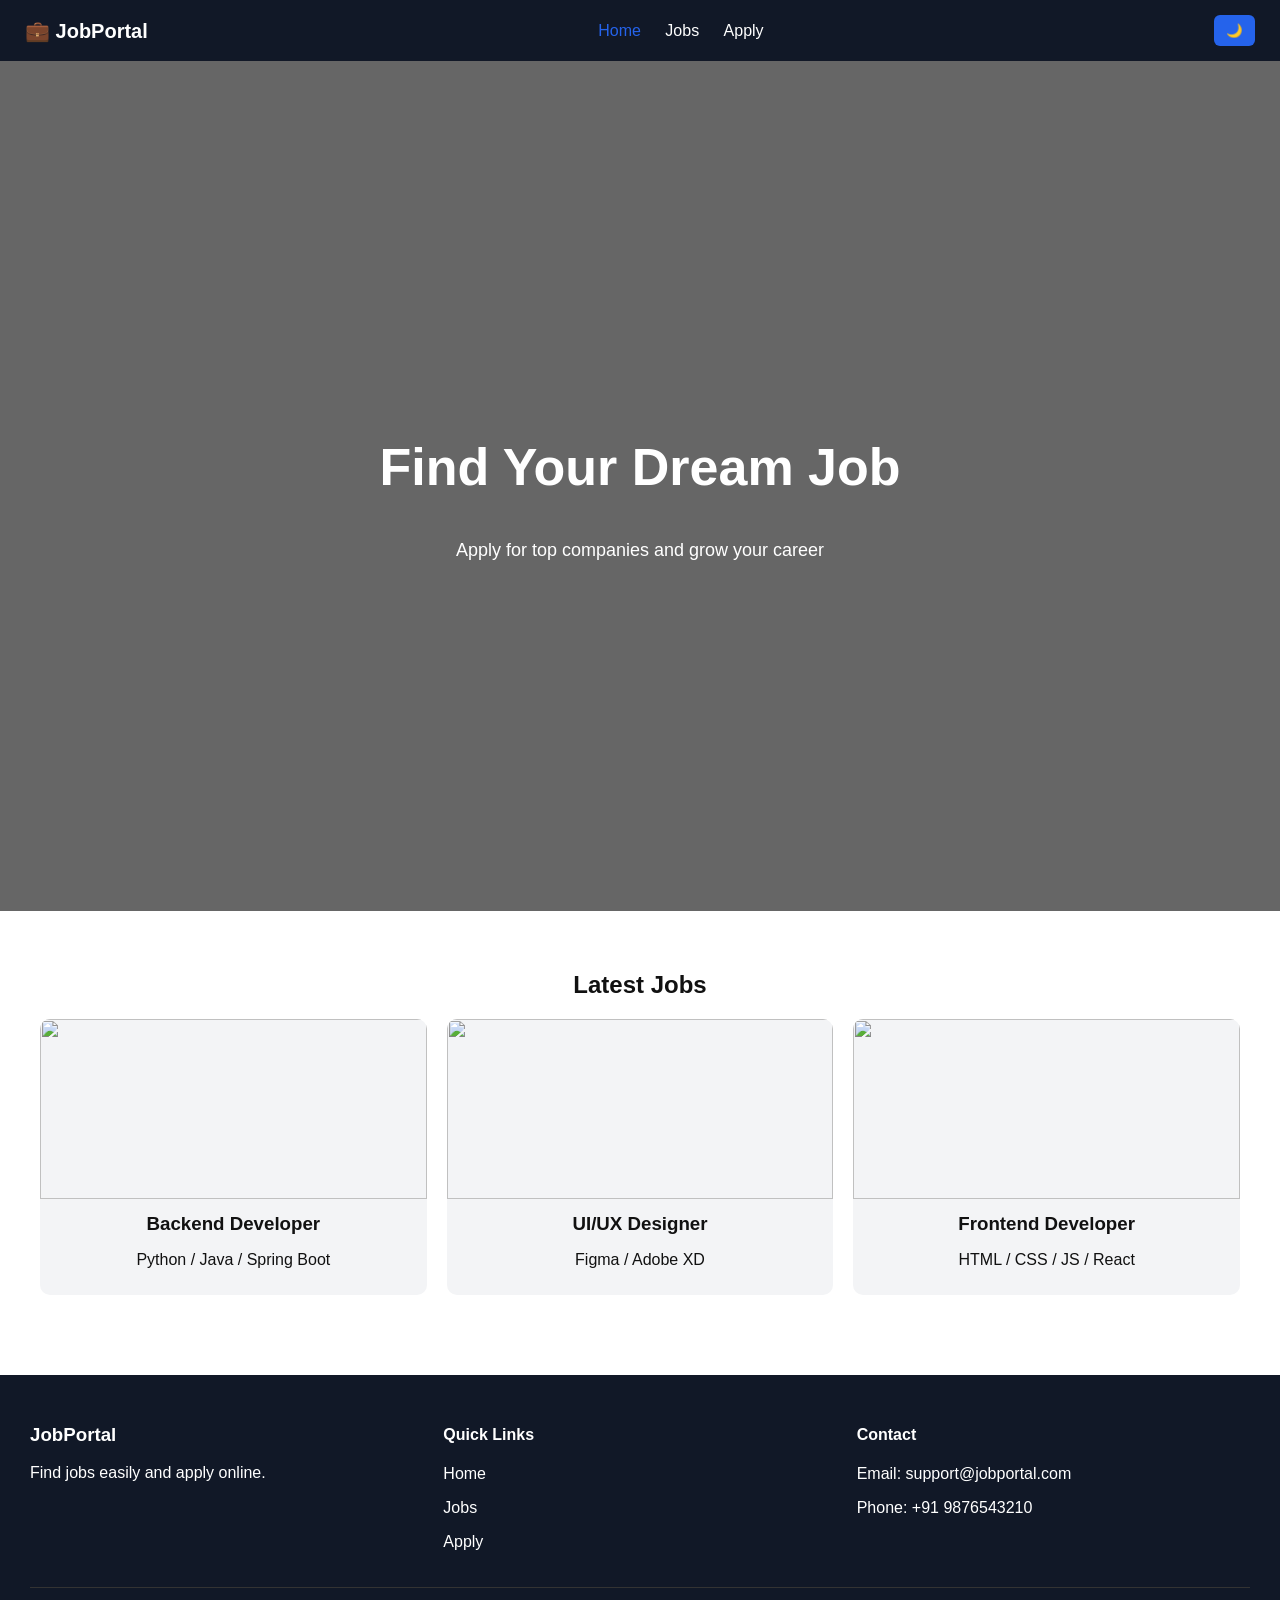
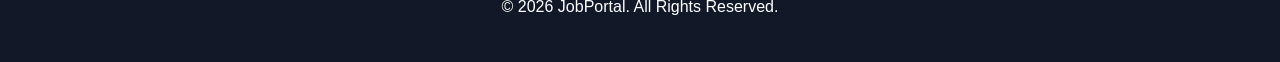
==== index.html @ cb0a5bb1 "Real Estate Website Project" ====
<!DOCTYPE html>
<html lang="en">

<head>
<meta charset="UTF-8">
<meta name="viewport" content="width=device-width, initial-scale=1.0">
<title>Job Portal</title>

<link rel="stylesheet" href="css/style.css">
</head>

<body>

<!-- NAVBAR -->
<header class="navbar">

    <div class="logo">💼 JobPortal</div>

    <nav class="nav">
        <a href="index.html" class="active">Home</a>
        <a href="jobs.html">Jobs</a>
        <a href="apply.html">Apply</a>
    </nav>

    <button class="theme-btn" onclick="toggleTheme()">🌙</button>

</header>

<!-- HERO -->
<section class="hero">
    <div class="hero-content">
        <h1>Find Your Dream Job</h1>
        <p>Apply for top companies and grow your career</p>
    </div>
</section>

<!-- JOB CARDS -->
<section class="section">

    <h2>Latest Jobs</h2>

    <div class="grid">

        <div class="card">
            <img src="https://images.unsplash.com/photo-1521737604893-d14cc237f11d?auto=format&fit=crop&w=1200&q=80">
            <h3>Backend Developer</h3>
            <p>Python / Java / Spring Boot</p>
        </div>

        <div class="card">
            <img src="https://images.unsplash.com/photo-1559028012-481c04fa702d?auto=format&fit=crop&w=1200&q=80">
            <h3>UI/UX Designer</h3>
            <p>Figma / Adobe XD</p>
        </div>

        <div class="card">
            <img src="https://images.unsplash.com/photo-1498050108023-c5249f4df085?auto=format&fit=crop&w=1200&q=80">
            <h3>Frontend Developer</h3>
            <p>HTML / CSS / JS / React</p>
        </div>

    </div>

</section>

<!-- FOOTER -->
<footer class="footer">

    <div class="footer-grid">

        <div>
            <h3>JobPortal</h3>
            <p>Find jobs easily and apply online.</p>
        </div>

        <div>
            <h4>Quick Links</h4>
            <p>Home</p>
            <p>Jobs</p>
            <p>Apply</p>
        </div>

        <div>
            <h4>Contact</h4>
            <p>Email: support@jobportal.com</p>
            <p>Phone: +91 9876543210</p>
        </div>

    </div>

    <p class="bottom">© 2026 JobPortal. All Rights Reserved.</p>

</footer>

<script src="js/script.js"></script>

</body>
</html>
---- css/style.css ----
:root{
    --bg:#ffffff;
    --text:#111;
    --card:#f3f4f6;
    --primary:#2563eb;
}

/* DARK MODE */
[data-theme="dark"]{
    --bg:#0f172a;
    --text:#fff;
    --card:#1e293b;
}

body{
    margin:0;
    font-family:Arial;
    background:var(--bg);
    color:var(--text);
}

/* NAVBAR */
.navbar{
    display:flex;
    justify-content:space-between;
    align-items:center;
    padding:15px 25px;
    background:#111827;
    color:white;
}

.logo{
    font-size:20px;
    font-weight:bold;
}

.nav a{
    margin:0 10px;
    text-decoration:none;
    color:white;
}

.nav a.active,
.nav a:hover{
    color:var(--primary);
}

.theme-btn{
    background:var(--primary);
    border:none;
    padding:8px 12px;
    cursor:pointer;
    border-radius:6px;
}

/* HERO */
.hero{
    text-align:center;
    padding:80px 20px;
}

/* SECTION */
.section{
    padding:40px;
    text-align:center;
}

/* GRID */
.grid{
    display:grid;
    grid-template-columns:repeat(auto-fit,minmax(250px,1fr));
    gap:20px;
    margin-top:20px;
}

/* CARD */
.card{
    background:var(--card);
    border-radius:10px;
    overflow:hidden;
}

.card img{
    width:100%;
    height:180px;
    object-fit:cover;
}

.card h3{
    margin:10px 0 5px;
}

.card p{
    padding-bottom:10px;
}
.hero{
    height:90vh;
    display:flex;
    justify-content:center;
    align-items:center;
    text-align:center;

    background:
    linear-gradient(rgba(0,0,0,0.6),rgba(0,0,0,0.6)),
    url('https://images.unsplash.com/photo-1521737604893-d14cc237f11d?auto=format&fit=crop&w=1600&q=80');

    background-size:cover;
    background-position:center;
    background-repeat:no-repeat;

    color:white;
    padding:20px;
}

.hero-content h1{
    font-size:52px;
    font-weight:bold;
}

.hero-content p{
    font-size:18px;
}

/* FOOTER */
.footer{
    background:#111827;
    color:white;
    padding:30px;
    margin-top:40px;
}

.footer-grid{
    display:grid;
    grid-template-columns:repeat(auto-fit,minmax(200px,1fr));
    gap:20px;
}

.bottom{
    text-align:center;
    margin-top:20px;
    border-top:1px solid #333;
    padding-top:10px;
}

/* MOBILE */
@media(max-width:768px){
    .navbar{
        flex-direction:column;
        gap:10px;
    }
}
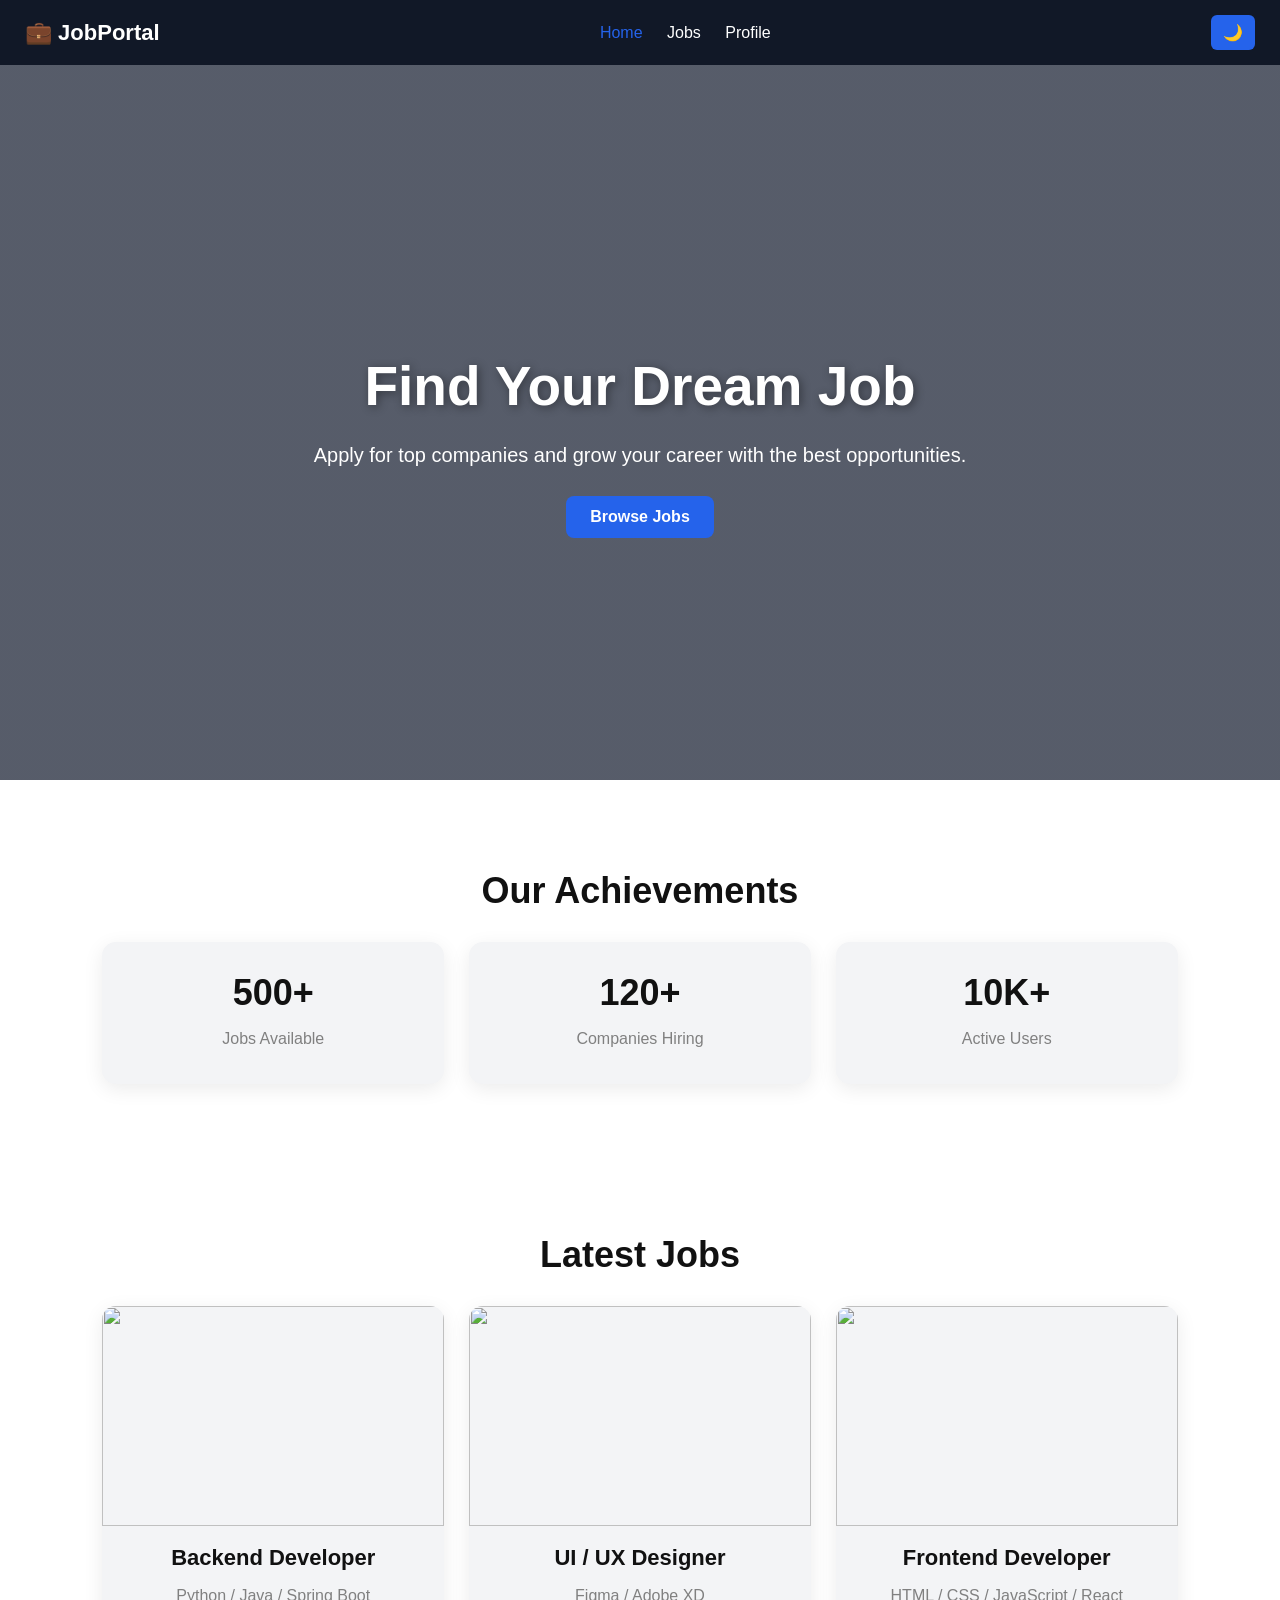
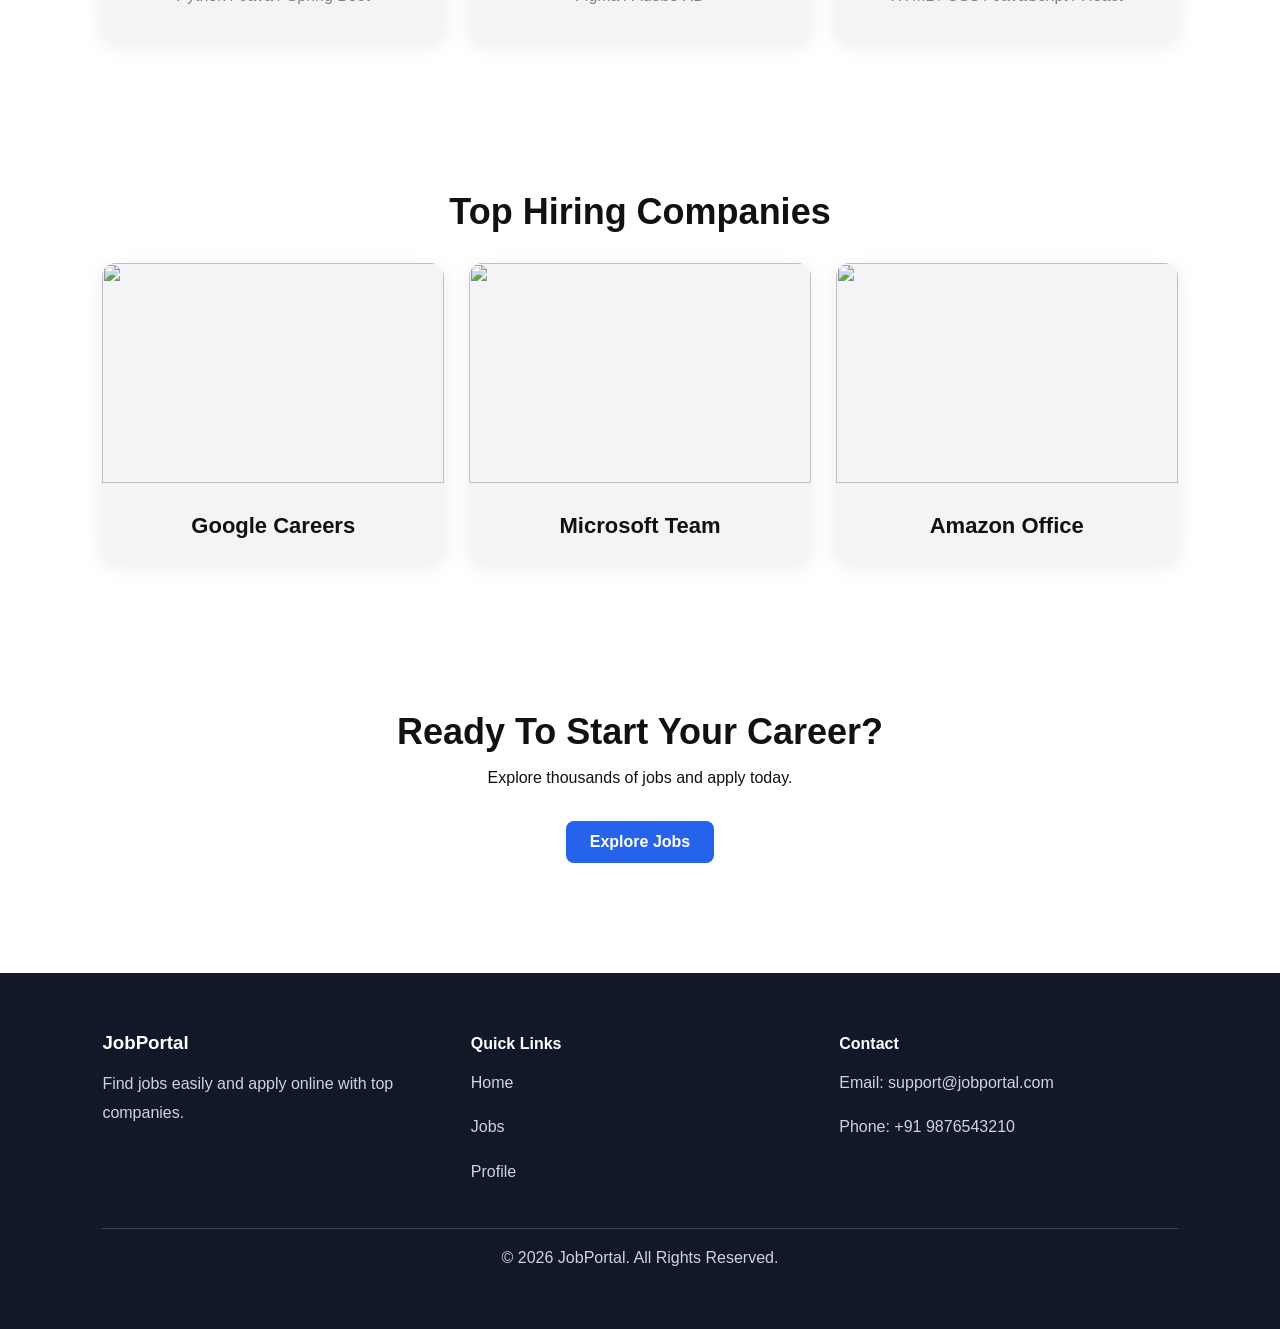
==== commit 0f45a9d1: "Updated job portal UI and fixed CSS" ====
--- a/index.html
+++ b/index.html
@@ -2,97 +2,241 @@
 <html lang="en">
 
 <head>
-<meta charset="UTF-8">
-<meta name="viewport" content="width=device-width, initial-scale=1.0">
-<title>Job Portal</title>
-
-<link rel="stylesheet" href="css/style.css">
+    <meta charset="UTF-8">
+    <meta name="viewport" content="width=device-width, initial-scale=1.0">
+    <title>Job Portal</title>
+
+    <link rel="stylesheet" href="css/style.css">
 </head>
 
-<body>
-
-<!-- NAVBAR -->
-<header class="navbar">
-
-    <div class="logo">💼 JobPortal</div>
-
-    <nav class="nav">
-        <a href="index.html" class="active">Home</a>
-        <a href="jobs.html">Jobs</a>
-        <a href="apply.html">Apply</a>
-    </nav>
-
-    <button class="theme-btn" onclick="toggleTheme()">🌙</button>
-
-</header>
-
-<!-- HERO -->
-<section class="hero">
-    <div class="hero-content">
-        <h1>Find Your Dream Job</h1>
-        <p>Apply for top companies and grow your career</p>
-    </div>
-</section>
-
-<!-- JOB CARDS -->
-<section class="section">
-
-    <h2>Latest Jobs</h2>
-
-    <div class="grid">
-
-        <div class="card">
-            <img src="https://images.unsplash.com/photo-1521737604893-d14cc237f11d?auto=format&fit=crop&w=1200&q=80">
-            <h3>Backend Developer</h3>
-            <p>Python / Java / Spring Boot</p>
-        </div>
-
-        <div class="card">
-            <img src="https://images.unsplash.com/photo-1559028012-481c04fa702d?auto=format&fit=crop&w=1200&q=80">
-            <h3>UI/UX Designer</h3>
-            <p>Figma / Adobe XD</p>
-        </div>
-
-        <div class="card">
-            <img src="https://images.unsplash.com/photo-1498050108023-c5249f4df085?auto=format&fit=crop&w=1200&q=80">
-            <h3>Frontend Developer</h3>
-            <p>HTML / CSS / JS / React</p>
-        </div>
-
-    </div>
-
-</section>
-
-<!-- FOOTER -->
-<footer class="footer">
-
-    <div class="footer-grid">
-
-        <div>
-            <h3>JobPortal</h3>
-            <p>Find jobs easily and apply online.</p>
-        </div>
-
-        <div>
-            <h4>Quick Links</h4>
-            <p>Home</p>
-            <p>Jobs</p>
-            <p>Apply</p>
-        </div>
-
-        <div>
-            <h4>Contact</h4>
-            <p>Email: support@jobportal.com</p>
-            <p>Phone: +91 9876543210</p>
-        </div>
-
-    </div>
-
-    <p class="bottom">© 2026 JobPortal. All Rights Reserved.</p>
-
-</footer>
-
-<script src="js/script.js"></script>
+<body class="home">
+
+    <!-- =========================
+         NAVBAR
+    ========================== -->
+    <header class="navbar">
+
+        <div class="logo">
+            💼 JobPortal
+        </div>
+
+        <nav class="nav">
+            <a href="index.html" class="active">Home</a>
+            <a href="jobs.html">Jobs</a>
+            <a href="profile.html">Profile</a>
+        </nav>
+
+        <button class="theme-btn" id="themeToggle">
+            🌙
+        </button>
+
+    </header>
+
+    <!-- =========================
+         HERO SECTION
+    ========================== -->
+    <section class="hero">
+
+        <div class="hero-content">
+
+            <h1>
+                Find Your Dream Job
+            </h1>
+
+            <p>
+                Apply for top companies and grow your career with the best opportunities.
+            </p>
+
+            <a href="jobs.html" class="apply-btn">
+                Browse Jobs
+            </a>
+
+        </div>
+
+    </section>
+
+    <!-- =========================
+         STATS SECTION
+    ========================== -->
+    <section class="section">
+
+        <h2>Our Achievements</h2>
+
+        <div class="grid">
+
+            <div class="card">
+                <h2>500+</h2>
+                <p>Jobs Available</p>
+            </div>
+
+            <div class="card">
+                <h2>120+</h2>
+                <p>Companies Hiring</p>
+            </div>
+
+            <div class="card">
+                <h2>10K+</h2>
+                <p>Active Users</p>
+            </div>
+
+        </div>
+
+    </section>
+
+    <!-- =========================
+         LATEST JOBS
+    ========================== -->
+    <section class="section">
+
+        <h2>Latest Jobs</h2>
+
+        <div class="grid">
+
+            <div class="card">
+
+                <img src="https://images.unsplash.com/photo-1521737604893-d14cc237f11d?auto=format&fit=crop&w=1200&q=80">
+
+                <h3>Backend Developer</h3>
+
+                <p>
+                    Python / Java / Spring Boot
+                </p>
+
+            </div>
+
+            <div class="card">
+
+                <img src="https://images.unsplash.com/photo-1559028012-481c04fa702d?auto=format&fit=crop&w=1200&q=80">
+
+                <h3>UI / UX Designer</h3>
+
+                <p>
+                    Figma / Adobe XD
+                </p>
+
+            </div>
+
+            <div class="card">
+
+                <img src="https://images.unsplash.com/photo-1498050108023-c5249f4df085?auto=format&fit=crop&w=1200&q=80">
+
+                <h3>Frontend Developer</h3>
+
+                <p>
+                    HTML / CSS / JavaScript / React
+                </p>
+
+            </div>
+
+        </div>
+
+    </section>
+
+    <!-- =========================
+         TOP COMPANIES
+    ========================== -->
+    <section class="section">
+
+        <h2>Top Hiring Companies</h2>
+
+        <div class="grid">
+
+            <div class="card company-card">
+
+                <img src="https://images.unsplash.com/photo-1573164713714-d95e436ab8d6?auto=format&fit=crop&w=1200&q=80">
+
+                <h3>Google Careers</h3>
+
+            </div>
+
+            <div class="card company-card">
+
+                <img src="https://images.unsplash.com/photo-1522202176988-66273c2fd55f?auto=format&fit=crop&w=1200&q=80">
+
+                <h3>Microsoft Team</h3>
+
+            </div>
+
+            <div class="card company-card">
+
+                <img src="https://images.unsplash.com/photo-1516321318423-f06f85e504b3?auto=format&fit=crop&w=1200&q=80">
+
+                <h3>Amazon Office</h3>
+
+            </div>
+
+        </div>
+
+    </section>
+
+    <!-- =========================
+         CALL TO ACTION
+    ========================== -->
+    <section class="section">
+
+        <h2>
+            Ready To Start Your Career?
+        </h2>
+
+        <p>
+            Explore thousands of jobs and apply today.
+        </p>
+
+        <br>
+
+        <a href="jobs.html" class="apply-btn">
+            Explore Jobs
+        </a>
+
+    </section>
+
+    <!-- =========================
+         FOOTER
+    ========================== -->
+    <footer class="footer">
+
+        <div class="footer-grid">
+
+            <div>
+
+                <h3>JobPortal</h3>
+
+                <p>
+                    Find jobs easily and apply online with top companies.
+                </p>
+
+            </div>
+
+            <div>
+
+                <h4>Quick Links</h4>
+
+                <p>Home</p>
+                <p>Jobs</p>
+                <p>Profile</p>
+
+            </div>
+
+            <div>
+
+                <h4>Contact</h4>
+
+                <p>Email: support@jobportal.com</p>
+
+                <p>Phone: +91 9876543210</p>
+
+            </div>
+
+        </div>
+
+        <p class="bottom">
+            © 2026 JobPortal. All Rights Reserved.
+        </p>
+
+    </footer>
+
+    <script src="js/script.js"></script>
 
 </body>
+
 </html>
--- a/css/style.css
+++ b/css/style.css
@@ -1,151 +1,356 @@
-:root{
-    --bg:#ffffff;
-    --text:#111;
-    --card:#f3f4f6;
-    --primary:#2563eb;
-}
-
-/* DARK MODE */
-[data-theme="dark"]{
-    --bg:#0f172a;
-    --text:#fff;
-    --card:#1e293b;
-}
-
-body{
-    margin:0;
-    font-family:Arial;
-    background:var(--bg);
-    color:var(--text);
-}
-
-/* NAVBAR */
-.navbar{
-    display:flex;
-    justify-content:space-between;
-    align-items:center;
-    padding:15px 25px;
-    background:#111827;
-    color:white;
-}
-
-.logo{
-    font-size:20px;
-    font-weight:bold;
-}
-
-.nav a{
-    margin:0 10px;
-    text-decoration:none;
-    color:white;
-}
-
-.nav a.active,
-.nav a:hover{
-    color:var(--primary);
-}
-
-.theme-btn{
-    background:var(--primary);
-    border:none;
-    padding:8px 12px;
-    cursor:pointer;
-    border-radius:6px;
-}
-
-/* HERO */
-.hero{
-    text-align:center;
-    padding:80px 20px;
-}
-
-/* SECTION */
-.section{
-    padding:40px;
-    text-align:center;
-}
-
-/* GRID */
-.grid{
-    display:grid;
-    grid-template-columns:repeat(auto-fit,minmax(250px,1fr));
-    gap:20px;
-    margin-top:20px;
-}
-
-/* CARD */
-.card{
-    background:var(--card);
-    border-radius:10px;
-    overflow:hidden;
-}
-
-.card img{
-    width:100%;
-    height:180px;
-    object-fit:cover;
-}
-
-.card h3{
-    margin:10px 0 5px;
-}
-
-.card p{
-    padding-bottom:10px;
-}
-.hero{
-    height:90vh;
-    display:flex;
-    justify-content:center;
-    align-items:center;
-    text-align:center;
-
+:root {
+    --bg: #ffffff;
+    --text: #111111;
+    --card: #f3f4f6;
+    --primary: #2563eb;
+}
+
+/* =========================
+   DARK MODE
+========================= */
+[data-theme="dark"] {
+    --bg: #0f172a;
+    --text: #ffffff;
+    --card: #1e293b;
+}
+
+/* =========================
+   BODY
+========================= */
+body {
+    margin: 0;
+    padding: 0;
+    font-family: Arial, sans-serif;
+    background: var(--bg);
+    color: var(--text);
+    overflow-x: hidden;
+}
+
+/* =========================
+   NAVBAR
+========================= */
+.navbar {
+    display: flex;
+    justify-content: space-between;
+    align-items: center;
+    padding: 15px 25px;
+    background: #111827;
+    color: white;
+    position: sticky;
+    top: 0;
+    z-index: 1000;
+}
+
+.logo {
+    font-size: 22px;
+    font-weight: bold;
+}
+
+.nav a {
+    margin: 0 10px;
+    text-decoration: none;
+    color: white;
+    transition: 0.3s;
+    font-weight: 500;
+}
+
+.nav a:hover,
+.nav a.active {
+    color: var(--primary);
+}
+
+/* =========================
+   THEME BUTTON
+========================= */
+.theme-btn {
+    background: var(--primary);
+    border: none;
+    padding: 8px 12px;
+    cursor: pointer;
+    border-radius: 6px;
+    color: white;
+    font-size: 16px;
+}
+
+/* =========================
+   HERO SECTION
+========================= */
+.hero {
+    min-height: 75vh;
+
+    display: flex;
+    justify-content: center;
+    align-items: center;
+    text-align: center;
+
+    background-size: cover;
+    background-position: center;
+    background-repeat: no-repeat;
+
+    color: white;
+    padding: 20px;
+}
+
+/* HOME HERO BACKGROUND */
+.home .hero {
     background:
-    linear-gradient(rgba(0,0,0,0.6),rgba(0,0,0,0.6)),
-    url('https://images.unsplash.com/photo-1521737604893-d14cc237f11d?auto=format&fit=crop&w=1600&q=80');
-
-    background-size:cover;
-    background-position:center;
-    background-repeat:no-repeat;
-
-    color:white;
-    padding:20px;
-}
-
-.hero-content h1{
-    font-size:52px;
-    font-weight:bold;
-}
-
-.hero-content p{
-    font-size:18px;
-}
-
-/* FOOTER */
-.footer{
-    background:#111827;
-    color:white;
-    padding:30px;
-    margin-top:40px;
-}
-
-.footer-grid{
-    display:grid;
-    grid-template-columns:repeat(auto-fit,minmax(200px,1fr));
-    gap:20px;
-}
-
-.bottom{
-    text-align:center;
-    margin-top:20px;
-    border-top:1px solid #333;
-    padding-top:10px;
-}
-
-/* MOBILE */
-@media(max-width:768px){
-    .navbar{
-        flex-direction:column;
-        gap:10px;
+    linear-gradient(rgba(15,23,42,0.7), rgba(15,23,42,0.7)),
+    url('https://images.unsplash.com/photo-1521791136064-7986c2920216?auto=format&fit=crop&w=1400&q=80');
+
+    background-size: cover;
+    background-position: center;
+}
+
+/* JOBS PAGE */
+.jobs .hero {
+    background:
+    linear-gradient(rgba(0,0,0,0.5), rgba(0,0,0,0.5)),
+    url('https://images.unsplash.com/photo-1504384308090-c894fdcc538d?auto=format&fit=crop&w=1400&q=80');
+
+    background-size: cover;
+    background-position: center;
+}
+
+/* PROFILE PAGE */
+.profile .hero {
+    background:
+    linear-gradient(rgba(0,0,0,0.5), rgba(0,0,0,0.5)),
+    url('https://images.unsplash.com/photo-1494790108377-be9c29b29330?auto=format&fit=crop&w=1400&q=80');
+
+    background-size: cover;
+    background-position: center;
+}
+
+/* APPLY PAGE */
+.apply .hero {
+    background:
+    linear-gradient(rgba(0,0,0,0.5), rgba(0,0,0,0.5)),
+    url('https://images.unsplash.com/photo-1454165804606-c3d57bc86b40?auto=format&fit=crop&w=1400&q=80');
+
+    background-size: cover;
+    background-position: center;
+}
+
+/* =========================
+   HERO TEXT
+========================= */
+.hero-content {
+    max-width: 700px;
+}
+
+.hero-content h1 {
+    font-size: 55px;
+    margin-bottom: 15px;
+    text-shadow: 2px 2px 10px rgba(0,0,0,0.4);
+    line-height: 1.2;
+}
+
+.hero-content p {
+    font-size: 20px;
+    margin-bottom: 25px;
+    line-height: 1.6;
+}
+
+/* =========================
+   BUTTON
+========================= */
+.apply-btn {
+    display: inline-block;
+    padding: 12px 24px;
+    background: var(--primary);
+    color: white;
+    text-decoration: none;
+    border-radius: 8px;
+    font-weight: bold;
+    transition: 0.3s;
+}
+
+.apply-btn:hover {
+    background: #1d4ed8;
+    transform: translateY(-3px);
+}
+
+/* =========================
+   SECTION
+========================= */
+.section {
+    padding: 60px 8%;
+    text-align: center;
+}
+
+.section h2 {
+    font-size: 36px;
+    margin-bottom: 15px;
+}
+
+/* =========================
+   GRID
+========================= */
+.grid {
+    display: grid;
+    grid-template-columns: repeat(3, 1fr);
+    gap: 25px;
+    margin-top: 30px;
+}
+
+/* =========================
+   CARD
+========================= */
+.card {
+    background: var(--card);
+    border-radius: 14px;
+    overflow: hidden;
+    transition: 0.4s;
+    box-shadow: 0 5px 20px rgba(0,0,0,0.08);
+}
+
+.card:hover {
+    transform: translateY(-8px);
+}
+
+.card img {
+    width: 100%;
+    height: 220px;
+    object-fit: cover;
+}
+
+.card h3 {
+    margin: 15px 0 8px;
+    font-size: 22px;
+}
+
+.card p {
+    padding: 0 15px 20px;
+    color: gray;
+}
+
+/* =========================
+   SEARCH BAR
+========================= */
+#searchInput {
+    padding: 12px;
+    width: 300px;
+    border-radius: 8px;
+    border: 1px solid #ccc;
+    outline: none;
+}
+
+/* =========================
+   COMPANY SECTION
+========================= */
+.company-card {
+    background: var(--card);
+    border-radius: 14px;
+    overflow: hidden;
+    transition: 0.4s;
+    box-shadow: 0 5px 20px rgba(0,0,0,0.08);
+}
+
+.company-card:hover {
+    transform: translateY(-8px);
+}
+
+.company-card img {
+    width: 100%;
+    height: 220px;
+    object-fit: cover;
+    display: block;
+}
+
+.company-card h3 {
+    padding: 15px;
+    font-size: 22px;
+}
+
+/* =========================
+   FOOTER
+========================= */
+.footer {
+    background: #111827;
+    color: white;
+    padding: 40px 8%;
+    margin-top: 50px;
+}
+
+.footer-grid {
+    display: grid;
+    grid-template-columns: repeat(auto-fit, minmax(220px,1fr));
+    gap: 30px;
+}
+
+.footer h3,
+.footer h4 {
+    margin-bottom: 10px;
+}
+
+.footer p {
+    color: #cbd5e1;
+    line-height: 1.8;
+}
+
+.bottom {
+    text-align: center;
+    margin-top: 25px;
+    border-top: 1px solid rgba(255,255,255,0.2);
+    padding-top: 15px;
+}
+
+/* =========================
+   TABLET RESPONSIVE
+========================= */
+@media (max-width: 992px) {
+
+    .grid {
+        grid-template-columns: repeat(2,1fr);
+    }
+
+    .hero-content h1 {
+        font-size: 45px;
+    }
+}
+
+/* =========================
+   MOBILE RESPONSIVE
+========================= */
+@media (max-width: 768px) {
+
+    .navbar {
+        flex-direction: column;
+        gap: 12px;
+        text-align: center;
+    }
+
+    .nav a {
+        display: block;
+        margin: 8px 0;
+    }
+
+    .grid {
+        grid-template-columns: 1fr;
+    }
+
+    .hero {
+        min-height: 70vh;
+        padding: 30px 20px;
+    }
+
+    .hero-content h1 {
+        font-size: 34px;
+    }
+
+    .hero-content p {
+        font-size: 16px;
+    }
+
+    .card img {
+        height: 180px;
+    }
+
+    .company-card img {
+        height: 180px;
+    }
+
+    #searchInput {
+        width: 90%;
     }
 }
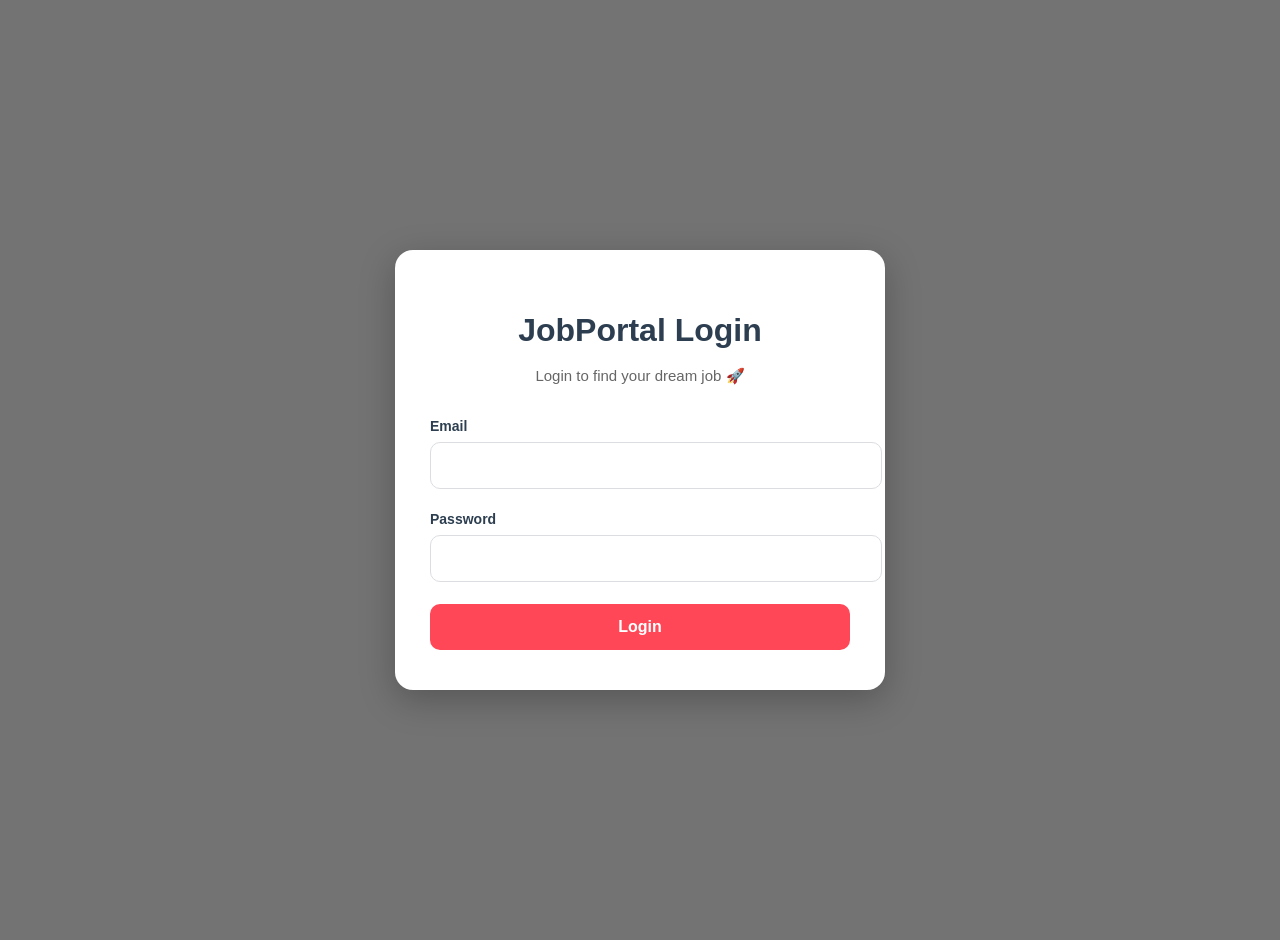
==== commit edd93c6d: "update" ====
--- a/index.html
+++ b/index.html
@@ -9,7 +9,20 @@
     <link rel="stylesheet" href="css/style.css">
 </head>
 
+
 <body class="home">
+
+    <script>
+window.addEventListener("DOMContentLoaded", () => {
+
+    const user = localStorage.getItem("JobPortal_User");
+
+    if (!user) {
+        window.location.href = "login.html";
+    }
+
+});
+</script>
 
     <!-- =========================
          NAVBAR
@@ -24,6 +37,7 @@
             <a href="index.html" class="active">Home</a>
             <a href="jobs.html">Jobs</a>
             <a href="profile.html">Profile</a>
+            <a href="#" id="logoutBtn">Logout</a>
         </nav>
 
         <button class="theme-btn" id="themeToggle">
@@ -235,8 +249,95 @@
 
     </footer>
 
-    <script src="js/script.js"></script>
+    <!DOCTYPE html>
+<html lang="en">
+
+<head>
+    <meta charset="UTF-8">
+    <meta name="viewport" content="width=device-width, initial-scale=1.0">
+    <title>Job Portal</title>
+
+    <link rel="stylesheet" href="css/style.css">
+</head>
+
+<body class="home">
+
+<!-- ================= LOGIN CHECK ================= -->
+<script>
+window.addEventListener("DOMContentLoaded", () => {
+
+    const user = localStorage.getItem("JobPortal_User");
+
+    if (!user) {
+        window.location.href = "login.html";
+    }
+
+});
+</script>
+
+<!-- ================= NAVBAR ================= -->
+<header class="navbar">
+
+    <div class="logo">
+        💼 JobPortal
+    </div>
+
+    <nav class="nav">
+        <a href="index.html" class="active">Home</a>
+        <a href="jobs.html">Jobs</a>
+        <a href="profile.html">Profile</a>
+        <a href="#" id="logoutBtn">Logout</a>
+    </nav>
+
+    <button class="theme-btn" id="themeToggle">
+        🌙
+    </button>
+
+</header>
+
+<!-- ================= HERO ================= -->
+<section class="hero">
+    <div class="hero-content">
+        <h1>Find Your Dream Job</h1>
+        <p>Apply for top companies and grow your career with the best opportunities.</p>
+        <a href="jobs.html" class="apply-btn">Browse Jobs</a>
+    </div>
+</section>
+
+<!-- बाकी sections same आहेत (unchanged) -->
+
+<!-- ================= FOOTER ================= -->
+<footer class="footer">
+    <p>© 2026 JobPortal. All Rights Reserved.</p>
+</footer>
+
+<!-- ================= LOGOUT SCRIPT ================= -->
+<script>
+document.addEventListener("DOMContentLoaded", () => {
+
+    const logoutBtn = document.getElementById("logoutBtn");
+
+    if (logoutBtn) {
+
+        logoutBtn.addEventListener("click", (e) => {
+
+            e.preventDefault();
+
+            localStorage.removeItem("JobPortal_User");
+
+            window.location.href = "login.html";
+
+        });
+
+    }
+
+});
+</script>
+
+<script src="js/script.js"></script>
 
 </body>
+</html>
+</body>
 
 </html>
--- a/css/style.css
+++ b/css/style.css
@@ -353,4 +353,180 @@
     #searchInput {
         width: 90%;
     }
+}
+
+/* =========================
+   LOGIN PAGE
+========================= */
+
+.login-page{
+
+    min-height:100vh;
+
+    display:flex;
+
+    justify-content:center;
+
+    align-items:center;
+
+    padding:20px;
+
+    background:
+    linear-gradient(
+    rgba(0,0,0,0.55),
+    rgba(0,0,0,0.55)
+    ),
+
+    url("https://images.unsplash.com/photo-1507525428034-b723cf961d3e?auto=format&fit=crop&w=1400&q=80");
+
+    background-size:cover;
+
+    background-position:center;
+
+    background-repeat:no-repeat;
+}
+
+/* =========================
+   LOGIN CARD
+========================= */
+
+.login-card{
+
+    width:100%;
+    max-width:420px;
+
+    background:#ffffff;
+
+    padding:40px 35px;
+
+    border-radius:18px;
+
+    box-shadow:0 10px 35px rgba(0,0,0,0.25);
+
+    text-align:center;
+}
+
+/* =========================
+   TITLE
+========================= */
+
+.login-title{
+
+    font-size:32px;
+
+    font-weight:700;
+
+    color:#2c3e50;
+
+    margin-bottom:10px;
+}
+
+.login-subtitle{
+
+    font-size:15px;
+
+    color:#666;
+
+    margin-bottom:30px;
+
+    line-height:1.6;
+}
+
+/* =========================
+   INPUT BOX
+========================= */
+
+.input-box{
+
+    margin-bottom:22px;
+
+    text-align:left;
+}
+
+.input-box label{
+
+    display:block;
+
+    margin-bottom:8px;
+
+    font-size:14px;
+
+    font-weight:600;
+
+    color:#2c3e50;
+}
+
+.input-box input{
+
+    width:100%;
+
+    padding:14px 15px;
+
+    border:1px solid #dcdde1;
+
+    border-radius:10px;
+
+    font-size:15px;
+
+    outline:none;
+
+    transition:0.3s;
+}
+
+.input-box input:focus{
+
+    border-color:#ff4757;
+
+    box-shadow:0 0 8px rgba(255,71,87,0.25);
+}
+
+/* =========================
+   LOGIN BUTTON
+========================= */
+
+.login-btn{
+
+    width:100%;
+
+    padding:14px;
+
+    border:none;
+
+    border-radius:10px;
+
+    background:#ff4757;
+
+    color:#ffffff;
+
+    font-size:16px;
+
+    font-weight:600;
+
+    cursor:pointer;
+
+    transition:0.3s;
+}
+
+.login-btn:hover{
+
+    background:#e84118;
+
+    transform:translateY(-2px);
+}
+
+/* =========================
+   MOBILE RESPONSIVE
+========================= */
+
+@media(max-width:768px){
+
+    .login-card{
+
+        padding:30px 20px;
+    }
+
+    .login-title{
+
+        font-size:26px;
+    }
 }
--- a/css/style.css
+++ b/css/style.css
@@ -353,4 +353,180 @@
     #searchInput {
         width: 90%;
     }
+}
+
+/* =========================
+   LOGIN PAGE
+========================= */
+
+.login-page{
+
+    min-height:100vh;
+
+    display:flex;
+
+    justify-content:center;
+
+    align-items:center;
+
+    padding:20px;
+
+    background:
+    linear-gradient(
+    rgba(0,0,0,0.55),
+    rgba(0,0,0,0.55)
+    ),
+
+    url("https://images.unsplash.com/photo-1507525428034-b723cf961d3e?auto=format&fit=crop&w=1400&q=80");
+
+    background-size:cover;
+
+    background-position:center;
+
+    background-repeat:no-repeat;
+}
+
+/* =========================
+   LOGIN CARD
+========================= */
+
+.login-card{
+
+    width:100%;
+    max-width:420px;
+
+    background:#ffffff;
+
+    padding:40px 35px;
+
+    border-radius:18px;
+
+    box-shadow:0 10px 35px rgba(0,0,0,0.25);
+
+    text-align:center;
+}
+
+/* =========================
+   TITLE
+========================= */
+
+.login-title{
+
+    font-size:32px;
+
+    font-weight:700;
+
+    color:#2c3e50;
+
+    margin-bottom:10px;
+}
+
+.login-subtitle{
+
+    font-size:15px;
+
+    color:#666;
+
+    margin-bottom:30px;
+
+    line-height:1.6;
+}
+
+/* =========================
+   INPUT BOX
+========================= */
+
+.input-box{
+
+    margin-bottom:22px;
+
+    text-align:left;
+}
+
+.input-box label{
+
+    display:block;
+
+    margin-bottom:8px;
+
+    font-size:14px;
+
+    font-weight:600;
+
+    color:#2c3e50;
+}
+
+.input-box input{
+
+    width:100%;
+
+    padding:14px 15px;
+
+    border:1px solid #dcdde1;
+
+    border-radius:10px;
+
+    font-size:15px;
+
+    outline:none;
+
+    transition:0.3s;
+}
+
+.input-box input:focus{
+
+    border-color:#ff4757;
+
+    box-shadow:0 0 8px rgba(255,71,87,0.25);
+}
+
+/* =========================
+   LOGIN BUTTON
+========================= */
+
+.login-btn{
+
+    width:100%;
+
+    padding:14px;
+
+    border:none;
+
+    border-radius:10px;
+
+    background:#ff4757;
+
+    color:#ffffff;
+
+    font-size:16px;
+
+    font-weight:600;
+
+    cursor:pointer;
+
+    transition:0.3s;
+}
+
+.login-btn:hover{
+
+    background:#e84118;
+
+    transform:translateY(-2px);
+}
+
+/* =========================
+   MOBILE RESPONSIVE
+========================= */
+
+@media(max-width:768px){
+
+    .login-card{
+
+        padding:30px 20px;
+    }
+
+    .login-title{
+
+        font-size:26px;
+    }
 }
